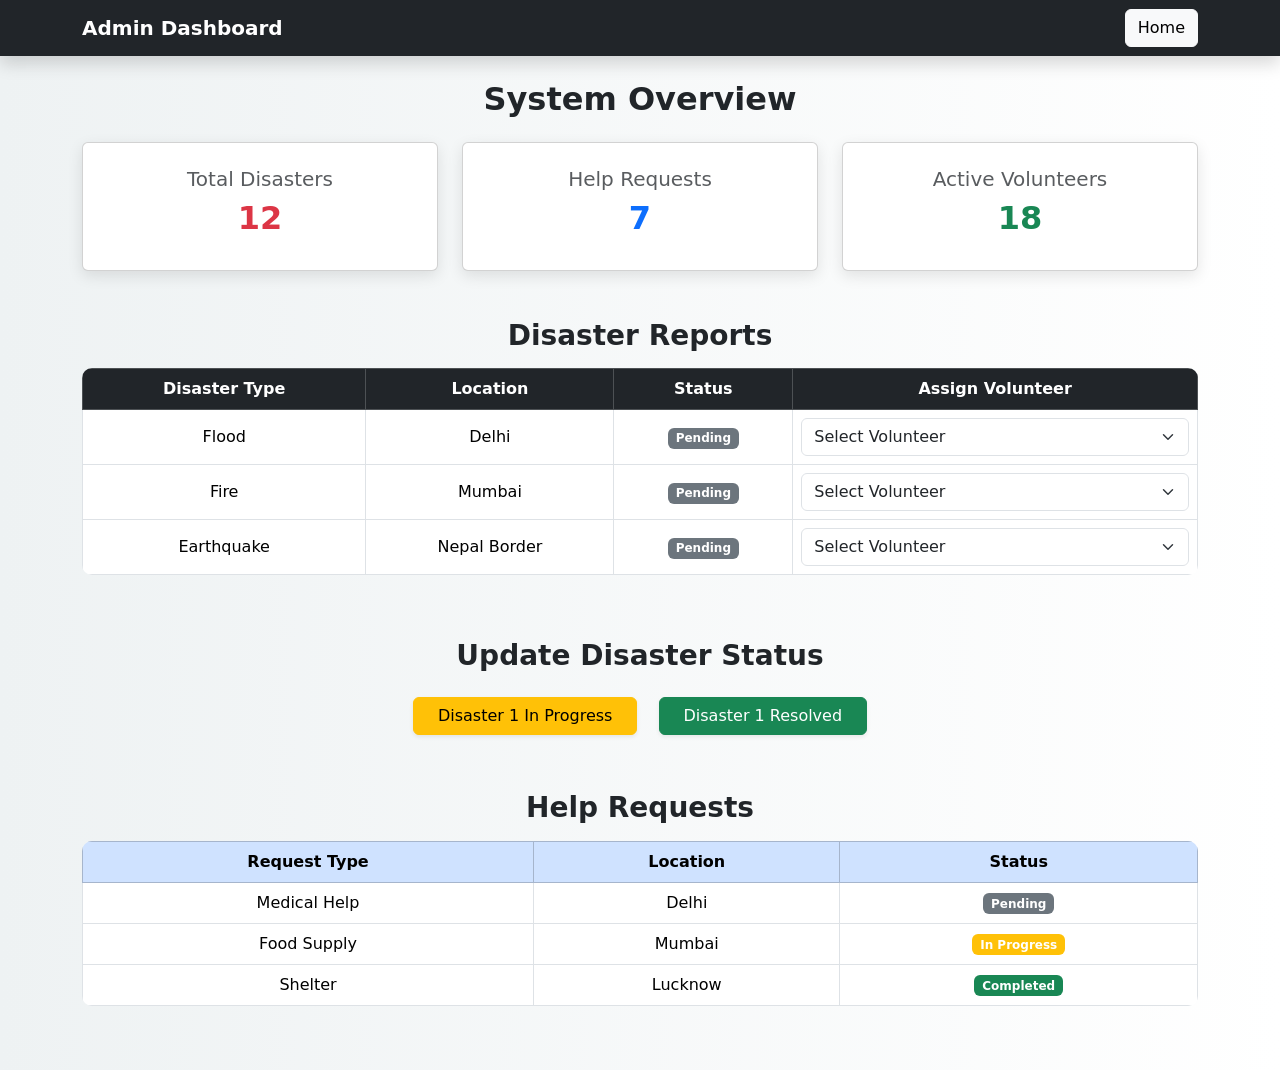
==== Disaster_Frontend/admin.html @ 469cdabb "Updated Frontend" ====
<!DOCTYPE html>
<html>

<head>
<title>Admin Dashboard</title>

<meta name="viewport" content="width=device-width, initial-scale=1">

<link rel="stylesheet" href="style.css">
<link href="https://cdn.jsdelivr.net/npm/bootstrap@5.3.2/dist/css/bootstrap.min.css" rel="stylesheet">

</head>

<body>

<!-- Navbar -->
<nav class="navbar navbar-dark bg-dark shadow">
<div class="container">
<a class="navbar-brand fw-bold">Admin Dashboard</a>
<a href="index.html" class="btn btn-light">Home</a>
</div>
</nav>

<!-- Overview Cards -->
<div class="container mt-4 fade-in">

<h2 class="text-center mb-4 fw-bold text-dark">System Overview</h2>

<div class="row text-center g-4">

<div class="col-md-4">
<div class="card p-4">
<h5 class="text-muted">Total Disasters</h5>
<h2 class="text-danger fw-bold">12</h2>
</div>
</div>

<div class="col-md-4">
<div class="card p-4">
<h5 class="text-muted">Help Requests</h5>
<h2 class="text-primary fw-bold">7</h2>
</div>
</div>

<div class="col-md-4">
<div class="card p-4">
<h5 class="text-muted">Active Volunteers</h5>
<h2 class="text-success fw-bold">18</h2>
</div>
</div>

</div>

</div>

<!-- Disaster Reports -->
<div class="container mt-5">

<h3 class="text-center mb-3 fw-bold">Disaster Reports</h3>

<div class="table-responsive">
<table class="table table-bordered text-center align-middle">

<thead class="table-dark">
<tr>
<th>Disaster Type</th>
<th>Location</th>
<th>Status</th>
<th>Assign Volunteer</th>
</tr>
</thead>

<tbody>

<tr>
<td>Flood</td>
<td>Delhi</td>

<td id="dstatus1">
<span class="badge bg-secondary">Pending</span>
</td>

<td>
<select class="form-select">
<option>Select Volunteer</option>
<option>Rahul</option>
<option>Aman</option>
<option>Priya</option>
</select>
</td>
</tr>

<tr>
<td>Fire</td>
<td>Mumbai</td>

<td id="dstatus2">
<span class="badge bg-secondary">Pending</span>
</td>

<td>
<select class="form-select">
<option>Select Volunteer</option>
<option>Rahul</option>
<option>Aman</option>
<option>Priya</option>
</select>
</td>
</tr>

<tr>
<td>Earthquake</td>
<td>Nepal Border</td>

<td id="dstatus3">
<span class="badge bg-secondary">Pending</span>
</td>

<td>
<select class="form-select">
<option>Select Volunteer</option>
<option>Anjali</option>
<option>Anushka</option>
<option>Abhishek</option>
</select>
</td>
</tr>

</tbody>

</table>
</div>

</div>

<!-- Status Update -->
<div class="container mt-5">

<h3 class="text-center fw-bold">Update Disaster Status</h3>

<div class="text-center mt-3">

<button class="btn btn-warning m-2 px-4 shadow-sm"
onclick="updateStatus(1,'In Progress')">
Disaster 1 In Progress
</button>

<button class="btn btn-success m-2 px-4 shadow-sm"
onclick="updateStatus(1,'Resolved')">
Disaster 1 Resolved
</button>

</div>

</div>

<!-- Help Requests -->
<div class="container mt-5 mb-5">

<h3 class="text-center mb-3 fw-bold">Help Requests</h3>

<div class="table-responsive">
<table class="table table-bordered text-center align-middle">

<thead class="table-primary">
<tr>
<th>Request Type</th>
<th>Location</th>
<th>Status</th>
</tr>
</thead>

<tbody>

<tr>
<td>Medical Help</td>
<td>Delhi</td>
<td><span class="badge bg-secondary">Pending</span></td>
</tr>

<tr>
<td>Food Supply</td>
<td>Mumbai</td>
<td><span class="badge bg-warning">In Progress</span></td>
</tr>

<tr>
<td>Shelter</td>
<td>Lucknow</td>
<td><span class="badge bg-success">Completed</span></td>
</tr>

</tbody>

</table>
</div>

</div>

<!-- Script -->
<script>

function updateStatus(id,status){

let color = status === "Resolved" ? "bg-success" : "bg-warning";

document.getElementById("dstatus"+id).innerHTML =
`<span class="badge ${color}">${status}</span>`;

alert("✅ Disaster status updated to " + status);
}

</script>

</body>

</html>
---- Disaster_Frontend/style.css ----
body {
  background: linear-gradient(to right, #eef2f3, #ffffff);
  font-family: 'Segoe UI', sans-serif;
}

/* Navbar */
.navbar {
  box-shadow: 0 4px 10px rgba(0,0,0,0.2);
}

/* Cards */
.card {
  border-radius: 15px;
  transition: 0.3s;
  box-shadow: 0 5px 15px rgba(0,0,0,0.1);
}

.card:hover {
  transform: translateY(-8px);
}

/* Buttons */
.btn {
  border-radius: 10px;
  transition: 0.3s;
}

.btn:hover {
  transform: scale(1.05);
}

/* Headings */
h1, h2, h3 {
  font-weight: bold;
}

/* Tables */
.table {
  border-radius: 10px;
  overflow: hidden;
}

/* Forms */
form {
  background: white;
  padding: 25px;
  border-radius: 15px;
  box-shadow: 0 5px 15px rgba(0,0,0,0.1);
}

/* Animation */
.fade-in {
  animation: fadeIn 1s ease-in;
}

@keyframes fadeIn {
  from {opacity: 0;}
  to {opacity: 1;}
}

/* Responsive */
@media (max-width: 768px) {
  .navbar .btn {
    margin-top: 10px;
  }
}
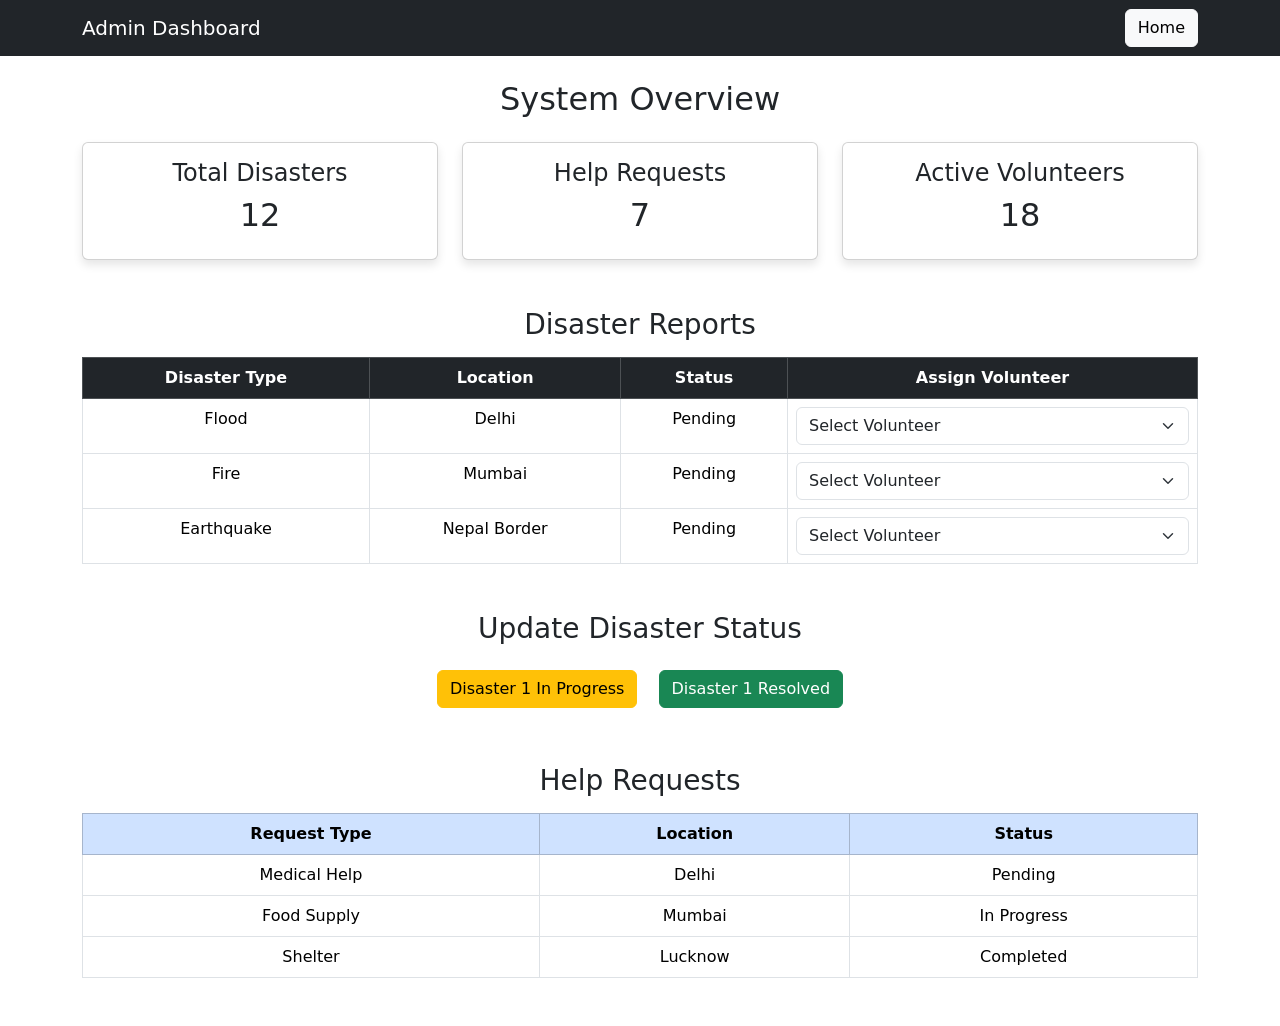
==== commit 2fa8e890: "updated Frontend" ====
--- a/Disaster_Frontend/admin.html
+++ b/Disaster_Frontend/admin.html
@@ -2,151 +2,184 @@
 <html>
 
 <head>
+
 <title>Admin Dashboard</title>
 
 <meta name="viewport" content="width=device-width, initial-scale=1">
 
 <link rel="stylesheet" href="style.css">
+
 <link href="https://cdn.jsdelivr.net/npm/bootstrap@5.3.2/dist/css/bootstrap.min.css" rel="stylesheet">
 
 </head>
 
 <body>
 
-<!-- Navbar -->
-<nav class="navbar navbar-dark bg-dark shadow">
+<nav class="navbar navbar-dark bg-dark">
+
 <div class="container">
-<a class="navbar-brand fw-bold">Admin Dashboard</a>
+
+<a class="navbar-brand">Admin Dashboard</a>
+
 <a href="index.html" class="btn btn-light">Home</a>
-</div>
+
+</div>
+
 </nav>
 
-<!-- Overview Cards -->
-<div class="container mt-4 fade-in">
-
-<h2 class="text-center mb-4 fw-bold text-dark">System Overview</h2>
-
-<div class="row text-center g-4">
+
+<div class="container mt-4">
+
+<h2 class="text-center mb-4">System Overview</h2>
+
+<div class="row text-center">
 
 <div class="col-md-4">
-<div class="card p-4">
-<h5 class="text-muted">Total Disasters</h5>
-<h2 class="text-danger fw-bold">12</h2>
-</div>
+
+<div class="card p-3">
+
+<h4>Total Disasters</h4>
+
+<h2>12</h2>
+
+</div>
+
 </div>
 
 <div class="col-md-4">
-<div class="card p-4">
-<h5 class="text-muted">Help Requests</h5>
-<h2 class="text-primary fw-bold">7</h2>
-</div>
+
+<div class="card p-3">
+
+<h4>Help Requests</h4>
+
+<h2>7</h2>
+
+</div>
+
 </div>
 
 <div class="col-md-4">
-<div class="card p-4">
-<h5 class="text-muted">Active Volunteers</h5>
-<h2 class="text-success fw-bold">18</h2>
-</div>
-</div>
-
-</div>
-
-</div>
-
-<!-- Disaster Reports -->
+
+<div class="card p-3">
+
+<h4>Active Volunteers</h4>
+
+<h2>18</h2>
+
+</div>
+
+</div>
+
+</div>
+
+</div>
+
+
 <div class="container mt-5">
 
-<h3 class="text-center mb-3 fw-bold">Disaster Reports</h3>
-
-<div class="table-responsive">
-<table class="table table-bordered text-center align-middle">
+<h3 class="text-center mb-3">Disaster Reports</h3>
+
+<table class="table table-bordered text-center">
 
 <thead class="table-dark">
-<tr>
+
+<tr>
+
 <th>Disaster Type</th>
 <th>Location</th>
 <th>Status</th>
 <th>Assign Volunteer</th>
-</tr>
+
+</tr>
+
 </thead>
 
 <tbody>
 
 <tr>
+
 <td>Flood</td>
 <td>Delhi</td>
 
-<td id="dstatus1">
-<span class="badge bg-secondary">Pending</span>
-</td>
+<td id="dstatus1">Pending</td>
 
 <td>
+
 <select class="form-select">
+
 <option>Select Volunteer</option>
 <option>Rahul</option>
 <option>Aman</option>
 <option>Priya</option>
+
 </select>
+
 </td>
-</tr>
-
-<tr>
+
+</tr>
+
+<tr>
+
 <td>Fire</td>
 <td>Mumbai</td>
 
-<td id="dstatus2">
-<span class="badge bg-secondary">Pending</span>
-</td>
+<td id="dstatus2">Pending</td>
 
 <td>
+
 <select class="form-select">
+
 <option>Select Volunteer</option>
 <option>Rahul</option>
 <option>Aman</option>
 <option>Priya</option>
+
 </select>
+
 </td>
-</tr>
-
-<tr>
+
+</tr>
+
+<tr>
+
 <td>Earthquake</td>
 <td>Nepal Border</td>
 
-<td id="dstatus3">
-<span class="badge bg-secondary">Pending</span>
-</td>
+<td id="dstatus3">Pending</td>
 
 <td>
+
 <select class="form-select">
+
 <option>Select Volunteer</option>
 <option>Anjali</option>
 <option>Anushka</option>
 <option>Abhishek</option>
+
 </select>
+
 </td>
+
 </tr>
 
 </tbody>
 
 </table>
-</div>
-
-</div>
-
-<!-- Status Update -->
+
+</div>
+
+
 <div class="container mt-5">
 
-<h3 class="text-center fw-bold">Update Disaster Status</h3>
+<h3 class="text-center">Update Disaster Status</h3>
 
 <div class="text-center mt-3">
 
-<button class="btn btn-warning m-2 px-4 shadow-sm"
-onclick="updateStatus(1,'In Progress')">
+<button class="btn btn-warning m-2" onclick="updateStatus(1,'In Progress')">
 Disaster 1 In Progress
 </button>
 
-<button class="btn btn-success m-2 px-4 shadow-sm"
-onclick="updateStatus(1,'Resolved')">
+<button class="btn btn-success m-2" onclick="updateStatus(1,'Resolved')">
 Disaster 1 Resolved
 </button>
 
@@ -154,60 +187,66 @@
 
 </div>
 
-<!-- Help Requests -->
+
 <div class="container mt-5 mb-5">
 
-<h3 class="text-center mb-3 fw-bold">Help Requests</h3>
-
-<div class="table-responsive">
-<table class="table table-bordered text-center align-middle">
+<h3 class="text-center mb-3">Help Requests</h3>
+
+<table class="table table-bordered text-center">
 
 <thead class="table-primary">
-<tr>
+
+<tr>
+
 <th>Request Type</th>
 <th>Location</th>
 <th>Status</th>
-</tr>
+
+</tr>
+
 </thead>
 
 <tbody>
 
 <tr>
+
 <td>Medical Help</td>
 <td>Delhi</td>
-<td><span class="badge bg-secondary">Pending</span></td>
-</tr>
-
-<tr>
+<td>Pending</td>
+
+</tr>
+
+<tr>
+
 <td>Food Supply</td>
 <td>Mumbai</td>
-<td><span class="badge bg-warning">In Progress</span></td>
-</tr>
-
-<tr>
+<td>In Progress</td>
+
+</tr>
+
+<tr>
+
 <td>Shelter</td>
 <td>Lucknow</td>
-<td><span class="badge bg-success">Completed</span></td>
+<td>Completed</td>
+
 </tr>
 
 </tbody>
 
 </table>
-</div>
-
-</div>
-
-<!-- Script -->
+
+</div>
+
+
 <script>
 
 function updateStatus(id,status){
 
-let color = status === "Resolved" ? "bg-success" : "bg-warning";
-
-document.getElementById("dstatus"+id).innerHTML =
-`<span class="badge ${color}">${status}</span>`;
-
-alert("✅ Disaster status updated to " + status);
+document.getElementById("dstatus"+id).innerText = status;
+
+alert("Disaster status updated to " + status);
+
 }
 
 </script>
--- a/Disaster_Frontend/style.css
+++ b/Disaster_Frontend/style.css
@@ -1,66 +1,12 @@
-body {
-  background: linear-gradient(to right, #eef2f3, #ffffff);
-  font-family: 'Segoe UI', sans-serif;
+body{
+background:#f5f5f5;
+font-family:Arial;
 }
 
-/* Navbar */
-.navbar {
-  box-shadow: 0 4px 10px rgba(0,0,0,0.2);
+.card{
+box-shadow:0 5px 10px rgba(0,0,0,0.1);
 }
 
-/* Cards */
-.card {
-  border-radius: 15px;
-  transition: 0.3s;
-  box-shadow: 0 5px 15px rgba(0,0,0,0.1);
-}
-
-.card:hover {
-  transform: translateY(-8px);
-}
-
-/* Buttons */
-.btn {
-  border-radius: 10px;
-  transition: 0.3s;
-}
-
-.btn:hover {
-  transform: scale(1.05);
-}
-
-/* Headings */
-h1, h2, h3 {
-  font-weight: bold;
-}
-
-/* Tables */
-.table {
-  border-radius: 10px;
-  overflow: hidden;
-}
-
-/* Forms */
-form {
-  background: white;
-  padding: 25px;
-  border-radius: 15px;
-  box-shadow: 0 5px 15px rgba(0,0,0,0.1);
-}
-
-/* Animation */
-.fade-in {
-  animation: fadeIn 1s ease-in;
-}
-
-@keyframes fadeIn {
-  from {opacity: 0;}
-  to {opacity: 1;}
-}
-
-/* Responsive */
-@media (max-width: 768px) {
-  .navbar .btn {
-    margin-top: 10px;
-  }
+h1,h2{
+font-weight:bold;
 }
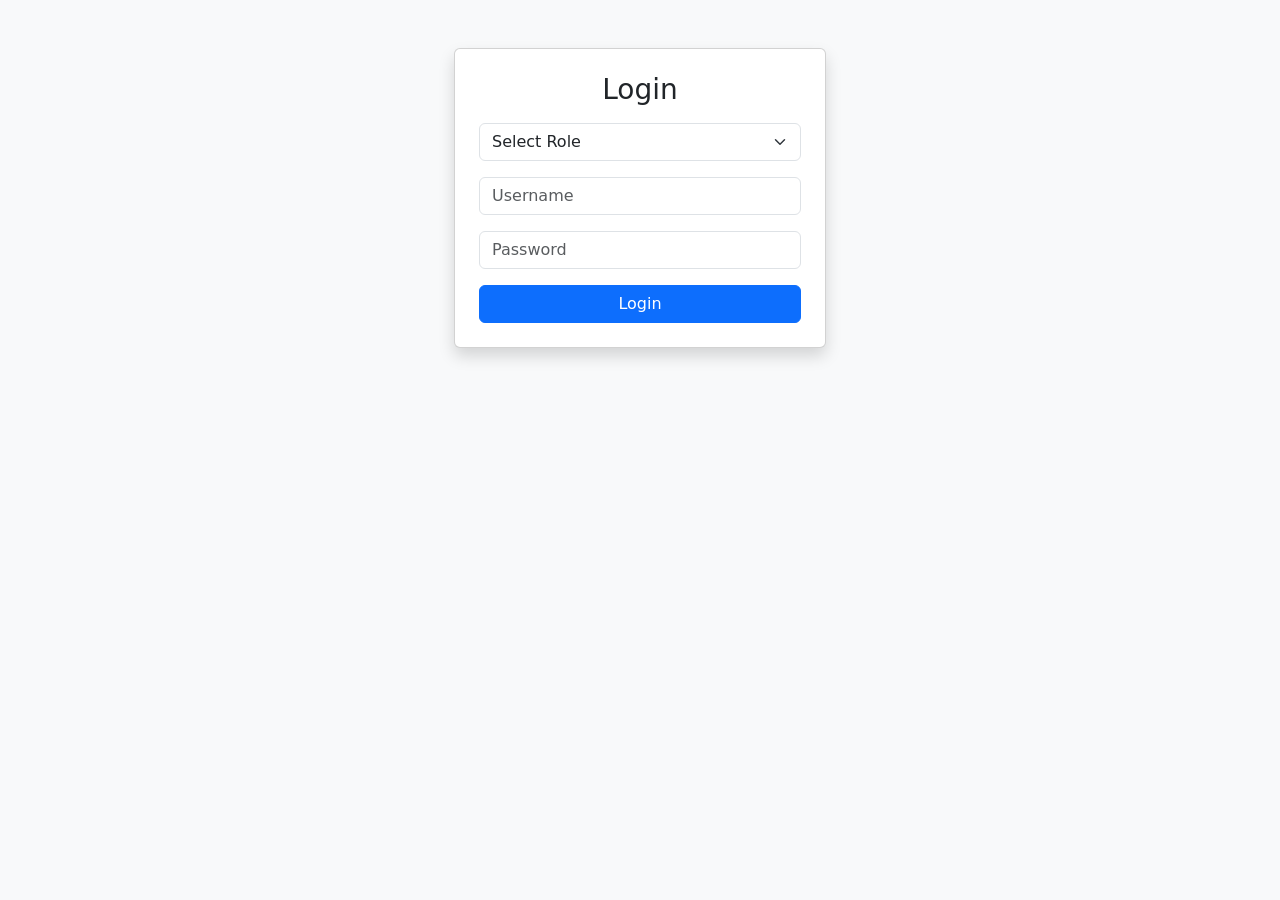
==== commit da2ca725: "Added login & signup system with role-based dashboards" ====
--- a/Disaster_Frontend/admin.html
+++ b/Disaster_Frontend/admin.html
@@ -2,184 +2,159 @@
 <html>
 
 <head>
-
 <title>Admin Dashboard</title>
 
 <meta name="viewport" content="width=device-width, initial-scale=1">
 
 <link rel="stylesheet" href="style.css">
-
 <link href="https://cdn.jsdelivr.net/npm/bootstrap@5.3.2/dist/css/bootstrap.min.css" rel="stylesheet">
 
 </head>
 
 <body>
 
-<nav class="navbar navbar-dark bg-dark">
-
-<div class="container">
-
-<a class="navbar-brand">Admin Dashboard</a>
+<!-- Navbar -->
+<nav class="navbar navbar-dark bg-dark shadow">
+<div class="container d-flex justify-content-between">
+
+<a class="navbar-brand fw-bold">Admin Dashboard</a>
+
+<div>
+<span id="userWelcome" class="text-white me-3"></span>
 
 <a href="index.html" class="btn btn-light">Home</a>
-
-</div>
-
+<button onclick="logout()" class="btn btn-danger ms-2">Logout</button>
+</div>
+
+</div>
 </nav>
 
-
-<div class="container mt-4">
-
-<h2 class="text-center mb-4">System Overview</h2>
-
-<div class="row text-center">
+<!-- Overview Cards -->
+<div class="container mt-4 fade-in">
+
+<h2 class="text-center mb-4 fw-bold text-dark">System Overview</h2>
+
+<div class="row text-center g-4">
 
 <div class="col-md-4">
-
-<div class="card p-3">
-
-<h4>Total Disasters</h4>
-
-<h2>12</h2>
-
-</div>
-
+<div class="card p-4">
+<h5 class="text-muted">Total Disasters</h5>
+<h2 class="text-danger fw-bold">12</h2>
+</div>
 </div>
 
 <div class="col-md-4">
-
-<div class="card p-3">
-
-<h4>Help Requests</h4>
-
-<h2>7</h2>
-
-</div>
-
+<div class="card p-4">
+<h5 class="text-muted">Help Requests</h5>
+<h2 class="text-primary fw-bold">7</h2>
+</div>
 </div>
 
 <div class="col-md-4">
-
-<div class="card p-3">
-
-<h4>Active Volunteers</h4>
-
-<h2>18</h2>
-
-</div>
-
-</div>
-
-</div>
-
-</div>
-
-
+<div class="card p-4">
+<h5 class="text-muted">Active Volunteers</h5>
+<h2 class="text-success fw-bold">18</h2>
+</div>
+</div>
+
+</div>
+
+</div>
+
+<!-- Disaster Reports -->
 <div class="container mt-5">
 
-<h3 class="text-center mb-3">Disaster Reports</h3>
-
-<table class="table table-bordered text-center">
+<h3 class="text-center mb-3 fw-bold">Disaster Reports</h3>
+
+<div class="table-responsive">
+<table class="table table-bordered text-center align-middle">
 
 <thead class="table-dark">
-
-<tr>
-
+<tr>
 <th>Disaster Type</th>
 <th>Location</th>
 <th>Status</th>
 <th>Assign Volunteer</th>
-
-</tr>
-
+</tr>
 </thead>
 
 <tbody>
 
 <tr>
-
 <td>Flood</td>
 <td>Delhi</td>
 
-<td id="dstatus1">Pending</td>
+<td id="dstatus1">
+<span class="badge bg-secondary">Pending</span>
+</td>
 
 <td>
-
 <select class="form-select">
-
 <option>Select Volunteer</option>
 <option>Rahul</option>
 <option>Aman</option>
 <option>Priya</option>
-
 </select>
-
-</td>
-
-</tr>
-
-<tr>
-
+</td>
+</tr>
+
+<tr>
 <td>Fire</td>
 <td>Mumbai</td>
 
-<td id="dstatus2">Pending</td>
+<td id="dstatus2">
+<span class="badge bg-secondary">Pending</span>
+</td>
 
 <td>
-
 <select class="form-select">
-
 <option>Select Volunteer</option>
 <option>Rahul</option>
 <option>Aman</option>
 <option>Priya</option>
-
 </select>
-
-</td>
-
-</tr>
-
-<tr>
-
+</td>
+</tr>
+
+<tr>
 <td>Earthquake</td>
 <td>Nepal Border</td>
 
-<td id="dstatus3">Pending</td>
+<td id="dstatus3">
+<span class="badge bg-secondary">Pending</span>
+</td>
 
 <td>
-
 <select class="form-select">
-
 <option>Select Volunteer</option>
 <option>Anjali</option>
 <option>Anushka</option>
 <option>Abhishek</option>
-
 </select>
-
-</td>
-
+</td>
 </tr>
 
 </tbody>
 
 </table>
-
-</div>
-
-
+</div>
+
+</div>
+
+<!-- Status Update -->
 <div class="container mt-5">
 
-<h3 class="text-center">Update Disaster Status</h3>
+<h3 class="text-center fw-bold">Update Disaster Status</h3>
 
 <div class="text-center mt-3">
 
-<button class="btn btn-warning m-2" onclick="updateStatus(1,'In Progress')">
+<button class="btn btn-warning m-2 px-4 shadow-sm"
+onclick="updateStatus(1,'In Progress')">
 Disaster 1 In Progress
 </button>
 
-<button class="btn btn-success m-2" onclick="updateStatus(1,'Resolved')">
+<button class="btn btn-success m-2 px-4 shadow-sm"
+onclick="updateStatus(1,'Resolved')">
 Disaster 1 Resolved
 </button>
 
@@ -187,69 +162,84 @@
 
 </div>
 
-
+<!-- Help Requests -->
 <div class="container mt-5 mb-5">
 
-<h3 class="text-center mb-3">Help Requests</h3>
-
-<table class="table table-bordered text-center">
+<h3 class="text-center mb-3 fw-bold">Help Requests</h3>
+
+<div class="table-responsive">
+<table class="table table-bordered text-center align-middle">
 
 <thead class="table-primary">
-
-<tr>
-
+<tr>
 <th>Request Type</th>
 <th>Location</th>
 <th>Status</th>
-
-</tr>
-
+</tr>
 </thead>
 
 <tbody>
 
 <tr>
-
 <td>Medical Help</td>
 <td>Delhi</td>
-<td>Pending</td>
-
-</tr>
-
-<tr>
-
+<td><span class="badge bg-secondary">Pending</span></td>
+</tr>
+
+<tr>
 <td>Food Supply</td>
 <td>Mumbai</td>
-<td>In Progress</td>
-
-</tr>
-
-<tr>
-
+<td><span class="badge bg-warning">In Progress</span></td>
+</tr>
+
+<tr>
 <td>Shelter</td>
 <td>Lucknow</td>
-<td>Completed</td>
-
+<td><span class="badge bg-success">Completed</span></td>
 </tr>
 
 </tbody>
 
 </table>
-
-</div>
-
-
+</div>
+
+</div>
+
+<!-- Script -->
 <script>
 
 function updateStatus(id,status){
 
-document.getElementById("dstatus"+id).innerText = status;
-
-alert("Disaster status updated to " + status);
-
+let color = status === "Resolved" ? "bg-success" : "bg-warning";
+
+document.getElementById("dstatus"+id).innerHTML =
+`<span class="badge ${color}">${status}</span>`;
+
+alert("✅ Disaster status updated to " + status);
 }
 
 </script>
+<script>
+let role = localStorage.getItem("role");
+
+if(role !== "admin"){
+    alert("Access Denied!");
+    window.location.href = "login.html";
+}
+</script>
+<script>
+let user = localStorage.getItem("username");
+
+if(user){
+    document.getElementById("userWelcome").innerText = "Welcome, " + user;
+}
+
+function logout(){
+    localStorage.removeItem("role");
+    localStorage.removeItem("username");
+    window.location.href = "login.html";
+}
+</script>
 
 </body>
 
--- a/Disaster_Frontend/style.css
+++ b/Disaster_Frontend/style.css
@@ -1,12 +1,66 @@
-body{
-background:#f5f5f5;
-font-family:Arial;
+body {
+  background: linear-gradient(to right, #eef2f3, #ffffff);
+  font-family: 'Segoe UI', sans-serif;
 }
 
-.card{
-box-shadow:0 5px 10px rgba(0,0,0,0.1);
+/* Navbar */
+.navbar {
+  box-shadow: 0 4px 10px rgba(0,0,0,0.2);
 }
 
-h1,h2{
-font-weight:bold;
+/* Cards */
+.card {
+  border-radius: 15px;
+  transition: 0.3s;
+  box-shadow: 0 5px 15px rgba(0,0,0,0.1);
+}
+
+.card:hover {
+  transform: translateY(-8px);
+}
+
+/* Buttons */
+.btn {
+  border-radius: 10px;
+  transition: 0.3s;
+}
+
+.btn:hover {
+  transform: scale(1.05);
+}
+
+/* Headings */
+h1, h2, h3 {
+  font-weight: bold;
+}
+
+/* Tables */
+.table {
+  border-radius: 10px;
+  overflow: hidden;
+}
+
+/* Forms */
+form {
+  background: white;
+  padding: 25px;
+  border-radius: 15px;
+  box-shadow: 0 5px 15px rgba(0,0,0,0.1);
+}
+
+/* Animation */
+.fade-in {
+  animation: fadeIn 1s ease-in;
+}
+
+@keyframes fadeIn {
+  from {opacity: 0;}
+  to {opacity: 1;}
+}
+
+/* Responsive */
+@media (max-width: 768px) {
+  .navbar .btn {
+    margin-top: 10px;
+  }
 }
